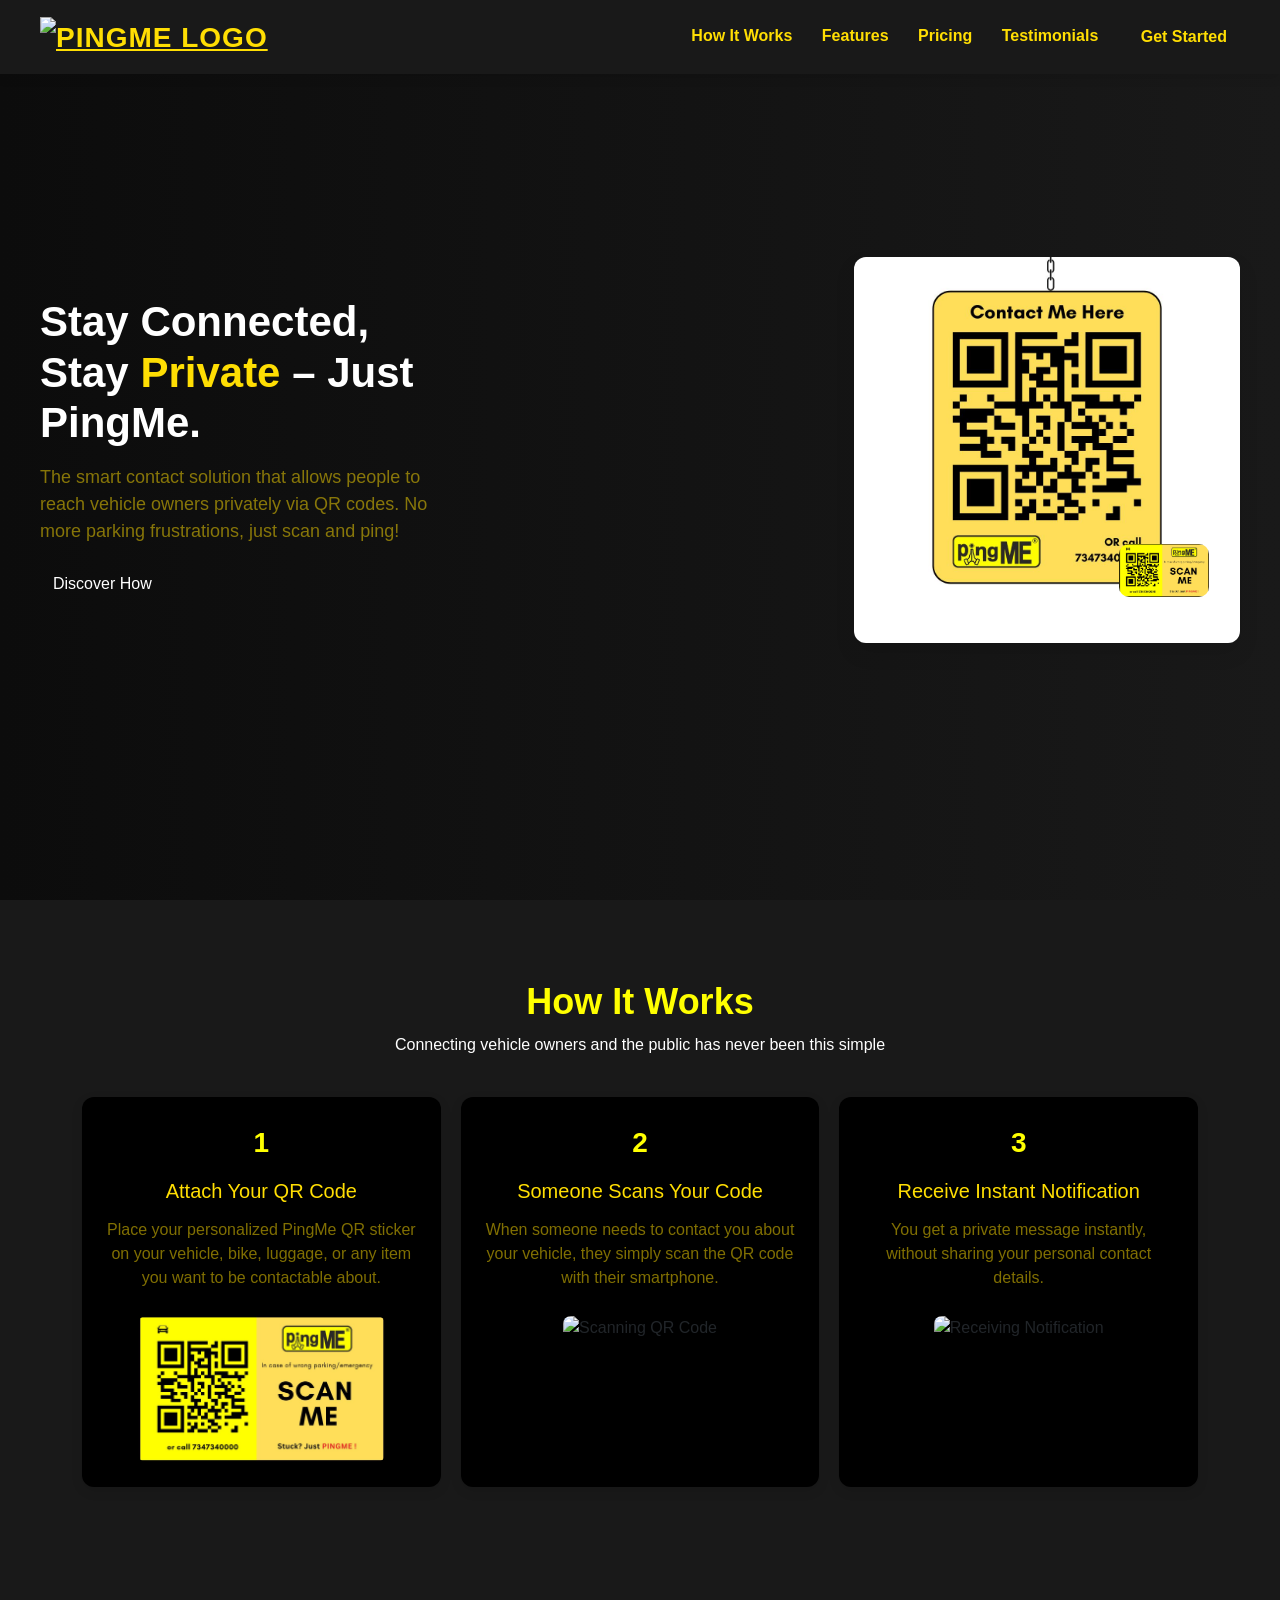
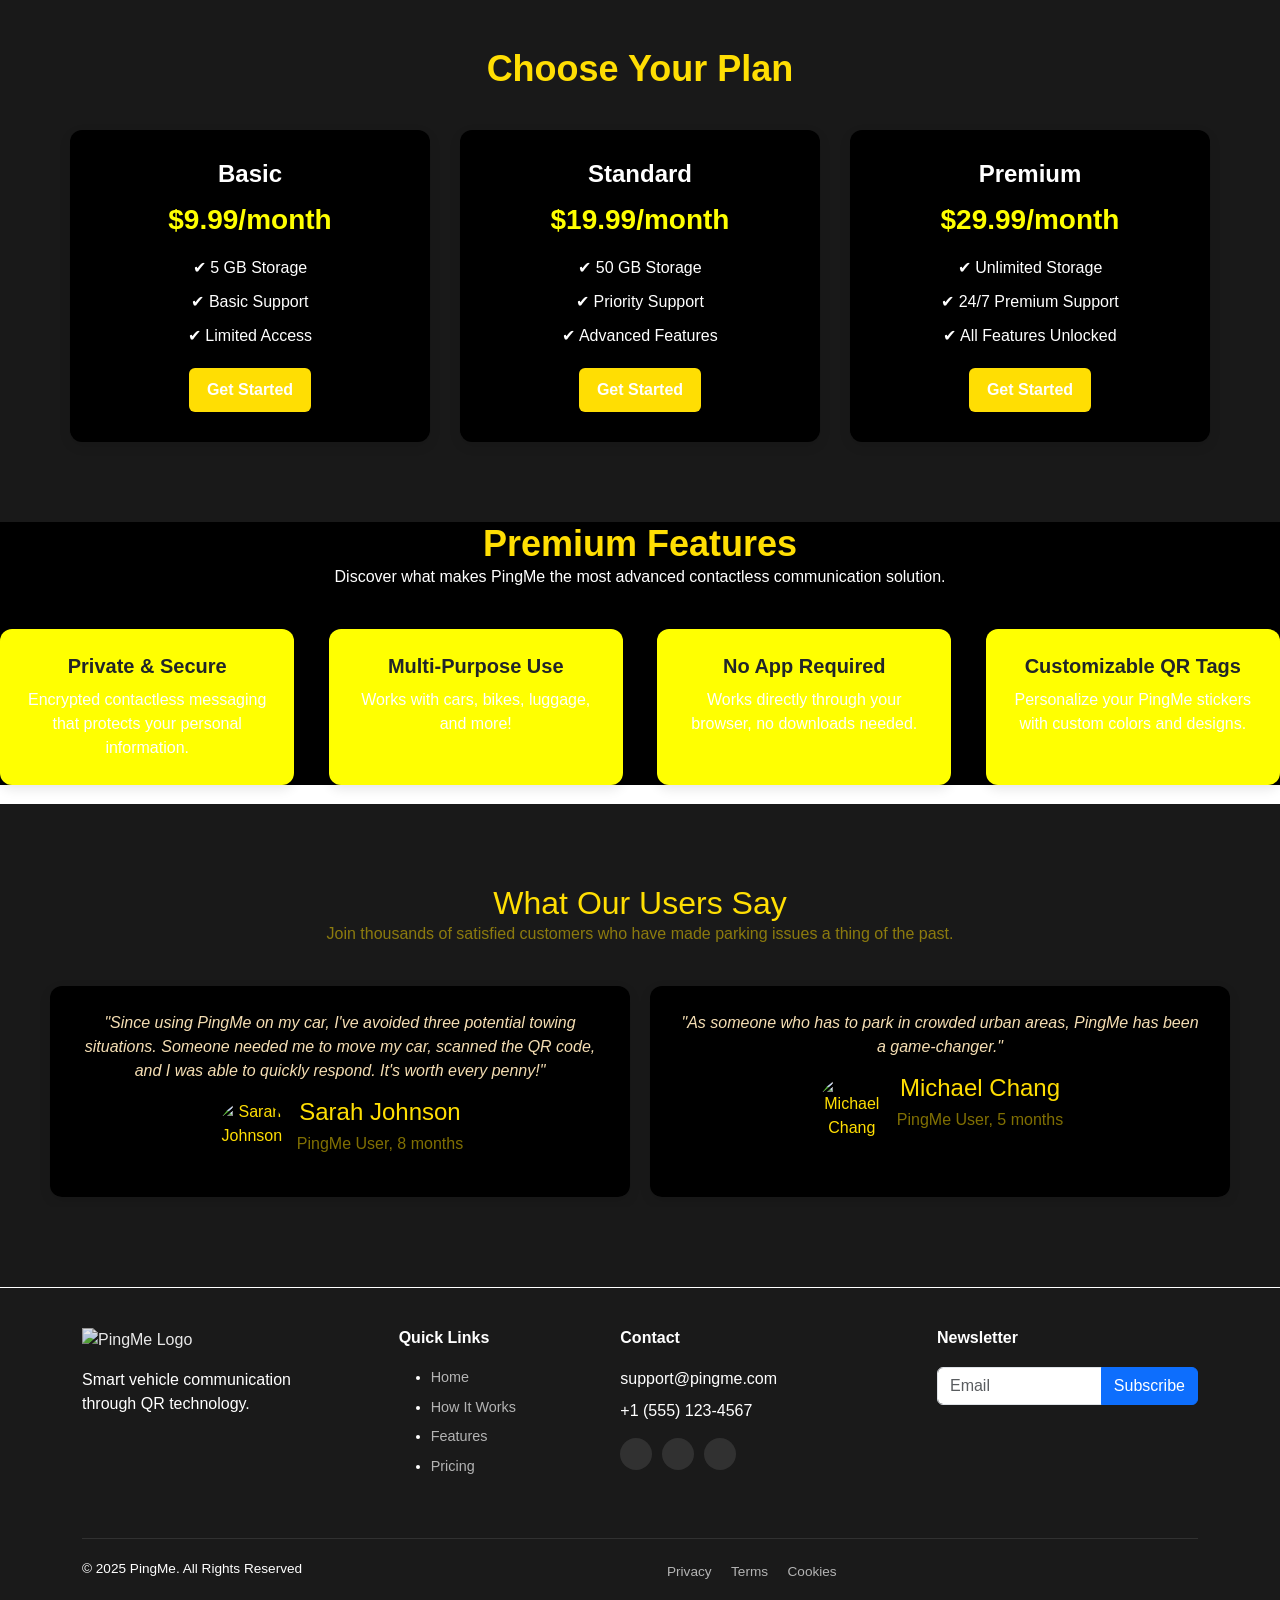
==== index.html @ f14a45ff "Rename pingme-website (1).html to index.html" ====
<!DOCTYPE html>
  <html lang="en">
  <head>
    <meta charset="UTF-8">
    <meta name="viewport" content="width=device-width, initial-scale=1.0">
    <title>PingMe - Smart Contact Solution</title>
    <script src="https://cdnjs.cloudflare.com/ajax/libs/gsap/3.11.5/gsap.min.js"></script>
    <script src="https://cdnjs.cloudflare.com/ajax/libs/gsap/3.11.5/ScrollTrigger.min.js"></script>
    <link rel="stylesheet" href="styles.css">
    <!-- Bootstrap 5 CSS -->
<link href="https://cdn.jsdelivr.net/npm/bootstrap@5.3.2/dist/css/bootstrap.min.css" rel="stylesheet">
<!-- Bootstrap 5 JS Bundle (Includes Popper) -->
<script src="https://cdn.jsdelivr.net/npm/bootstrap@5.3.2/dist/js/bootstrap.bundle.min.js"></script>
<!-- AOS Animation CSS -->
<link rel="stylesheet" href="https://cdnjs.cloudflare.com/ajax/libs/aos/2.3.4/aos.css">
    

  </head>
  <body>
    <!-- Navigation -->
    <nav id="navbar">
      <a href="#" class="logo">
        <img src="logo.png" alt="PingMe Logo" style="height: 40px;">
      </a>
      <div class="nav-links">
        <a href="#how-it-works">How It Works</a>
        <a href="#features">Features</a>
        <a href="#pricing">Pricing</a>
        <a href="#testimonials">Testimonials</a>
        <a href="#cta" class="btn">Get Started</a>
      </div>
    </nav>
    
    <!-- Hero Section -->
    <section id="hero" class="hero">
      <div class="section-wrapper">
        <div class="hero-content">
          <h1>Stay Connected, Stay <span class="highlight">Private</span> – Just PingMe.</h1>
          <p>The smart contact solution that allows people to reach vehicle owners privately via QR codes. No more parking frustrations, just scan and ping!</p>
          <a href="#how-it-works" class="btn">Discover How</a>
        </div>
      </div>
      <div class="car-container">
        <img src="WhatsApp Image 2025-02-21 at 19.24.39_5664a501.jpg" alt="Car with QR Code" class="car-image">
        <img src="WhatsApp Image 2025-02-21 at 19.23.16_72841c9d.jpg" alt="QR Code Sticker" class="qr-sticker">
      </div>
    </section>

    <!-- How It Works Section -->
    <section id="how-it-works" class="how-it-works">
      <div class="container">
        <h2>How It Works</h2>
        <p>Connecting vehicle owners and the public has never been this simple</p>
        <div class="steps-container">
          <div class="step" id="step1">
            <div class="step-number">1</div>
            <div class="step-content">
              <h3>Attach Your QR Code</h3>
              <p>Place your personalized PingMe QR sticker on your vehicle, bike, luggage, or any item you want to be contactable about.</p>
            </div>
            <img src="WhatsApp Image 2025-02-21 at 19.23.16_72841c9d.jpg" alt="Attaching QR Code" class="step-image">
          </div>
          <div class="step" id="step2">
            <div class="step-number">2</div>
            <div class="step-content">
              <h3>Someone Scans Your Code</h3>
              <p>When someone needs to contact you about your vehicle, they simply scan the QR code with their smartphone.</p>
            </div>
            <img src="https://media.istockphoto.com/id/918377954/photo/woman-scans-qr-code-using-ride-share-app.jpg?s=1024x1024&w=is&k=20&c=nP1_ljh9pDfcvTphDappZ8Xqe_4jaZmD6ZF6AVHh07I=" alt="Scanning QR Code" class="step-image">
          </div>
          <div class="step" id="step3">
            <div class="step-number">3</div>
            <div class="step-content">
              <h3>Receive Instant Notification</h3>
              <p>You get a private message instantly, without sharing your personal contact details.</p>
            </div>
            <img src="https://media.istockphoto.com/id/1503167694/photo/young-man-using-phone-with-danger-alert.jpg?s=1024x1024&w=is&k=20&c=csh7x12e4zXkGiDK2_d1K3k_MW2RqTf8Y9CMB-cV5GQ=" alt="Receiving Notification" class="step-image">
          </div>
        </div>
      </div>
    </section>
<!-- Pricing Section -->
<section class="pricing" id="pricing">
  <h2>Choose Your Plan</h2>
  <div class="pricing-plans">
      
      <!-- Basic Plan -->
      <div class="pricing-card">
          <h3>Basic</h3>
          <p class="price">$9.99/month</p>
          <ul class="features">
              <li>✔ 5 GB Storage</li>
              <li>✔ Basic Support</li>
              <li>✔ Limited Access</li>
          </ul>
          <a href="#" class="pricing-btn">Get Started</a>
      </div>
      
      <!-- Standard Plan -->
      <div class="pricing-card">
          <h3>Standard</h3>
          <p class="price">$19.99/month</p>
          <ul class="features">
              <li>✔ 50 GB Storage</li>
              <li>✔ Priority Support</li>
              <li>✔ Advanced Features</li>
          </ul>
          <a href="#" class="pricing-btn">Get Started</a>
      </div>
      
      <!-- Premium Plan -->
      <div class="pricing-card">
          <h3>Premium</h3>
          <p class="price">$29.99/month</p>
          <ul class="features">
              <li>✔ Unlimited Storage</li>
              <li>✔ 24/7 Premium Support</li>
              <li>✔ All Features Unlocked</li>
          </ul>
          <a href="#" class="pricing-btn">Get Started</a>
      </div>

  </div>
</section>

    <!-- Features Section -->
    <section id="features" class="features">
      <div class="section-wrapper">
        <h2>Premium <span class="highlight">Features</span></h2>
        <p>Discover what makes PingMe the most advanced contactless communication solution.</p>
        <div class="feature-cards">
          <div class="feature-card">
            <h3>Private & Secure</h3>
            <p>Encrypted contactless messaging that protects your personal information.</p>
          </div>
          <div class="feature-card">
            <h3>Multi-Purpose Use</h3>
            <p>Works with cars, bikes, luggage, and more!</p>
          </div>
          <div class="feature-card">
            <h3>No App Required</h3>
            <p>Works directly through your browser, no downloads needed.</p>
          </div>
          <div class="feature-card">
            <h3>Customizable QR Tags</h3>
            <p>Personalize your PingMe stickers with custom colors and designs.</p>
          </div>
        </div>
      </div>
    </section>

    <!-- Testimonials Section -->
    <section id="testimonials" class="testimonials">
      <div class="section-wrapper">
        <h2>What Our <span class="highlight">Users Say</span></h2>
        <p>Join thousands of satisfied customers who have made parking issues a thing of the past.</p>
        <div class="testimonial-slider">
          <div class="testimonial-slide active">
            <div class="testimonial-content">
              "Since using PingMe on my car, I've avoided three potential towing situations. Someone needed me to move my car, scanned the QR code, and I was able to quickly respond. It's worth every penny!"
            </div>
            <div class="testimonial-author">
              <img src="https://plus.unsplash.com/premium_photo-1672239496290-5061cfee7ebb?q=80&w=1374&auto=format&fit=crop&ixlib=rb-4.0.3&ixid=M3wxMjA3fDB8MHxwaG90by1wYWdlfHx8fGVufDB8fHx8fA%3D%3D" alt="Sarah Johnson" class="author-img">
              <div class="author-info">
                <h4>Sarah Johnson</h4>
                <p>PingMe User, 8 months</p>
              </div>
            </div>
          </div>
          <div class="testimonial-slide">
            <div class="testimonial-content">
              "As someone who has to park in crowded urban areas, PingMe has been a game-changer."
            </div>
            <div class="testimonial-author">
              <img src="https://plus.unsplash.com/premium_photo-1664533227571-cb18551cac82?q=80&w=1374&auto=format&fit=crop&ixlib=rb-4.0.3&ixid=M3wxMjA3fDB8MHxwaG90by1wYWdlfHx8fGVufDB8fHx8fA%3D%3D" alt="Michael Chang" class="author-img">
              <div class="author-info">
                <h4>Michael Chang</h4>
                <p>PingMe User, 5 months</p>
              </div>
            </div>
          </div>
        </div>
      </div>
    </section>




    <footer class="footer">
      <div class="container">
          <div class="row justify-content-between">
              <!-- Company Info - Made more compact -->
              <div class="col-lg-3 col-md-6 mb-4">
                  <img src="logo.png" alt="PingMe Logo" class="footer-logo mb-3">
                  <p class="mb-3">Smart vehicle communication through QR technology.</p>
              </div>
  
              <!-- Quick Links - Kept essential links only -->
              <div class="col-lg-2 col-md-6 mb-4">
                  <h4>Quick Links</h4>
                  <ul class="footer-links">
                      <li><a href="#hero">Home</a></li>
                      <li><a href="#how-it-works">How It Works</a></li>
                      <li><a href="#features">Features</a></li>
                      <li><a href="#pricing">Pricing</a></li>
                  </ul>
              </div>
  
              <!-- Contact - Essential info only -->
              <div class="col-lg-3 col-md-6 mb-4">
                  <h4>Contact</h4>
                  <p class="mb-2">support@pingme.com</p>
                  <p class="mb-2">+1 (555) 123-4567</p>
                  <div class="social-links">
                      <a href="#"><i class="fab fa-facebook-f"></i></a>
                      <a href="#"><i class="fab fa-twitter"></i></a>
                      <a href="#"><i class="fab fa-instagram"></i></a>
                  </div>
              </div>
  
              <!-- Newsletter - Simplified -->
              <div class="col-lg-3 col-md-6 mb-4">
                  <h4>Newsletter</h4>
                  <div class="input-group">
                      <input type="email" class="form-control" placeholder="Email">
                      <button class="btn btn-primary">Subscribe</button>
                  </div>
              </div>
          </div>
  
          <!-- Footer Bottom - Simplified -->
          <div class="footer-bottom">
              <div class="row">
                  <div class="col-md-6">
                      <div class="copyright">© 2025 PingMe. All Rights Reserved</div>
                  </div>
                  <div class="col-md-6">
                      <div class="footer-bottom-links">
                          <a href="#">Privacy</a>
                          <a href="#">Terms</a>
                          <a href="#">Cookies</a>
                      </div>
                  </div>
              </div>
          </div>
      </div>
  </footer>
  <!-- Add this before closing body tag -->
  <script src="https://kit.fontawesome.com/your-kit-code.js" crossorigin="anonymous"></script>
<!-- FontAwesome for Social Icons -->
<script src="https://kit.fontawesome.com/YOUR_KIT_CODE.js" crossorigin="anonymous"></script>

  </body>
  </html>
---- styles.css ----
/* General Styles */
    
      
    * {
        margin: 0;
        padding: 0;
        box-sizing: border-box;
        font-family: 'Poppins', sans-serif;
        scroll-behavior: smooth;
    }
    
    body {
        background-color: #191919 ;
        color: #333;
        line-height: 1.6;
    }
    
    /* Navigation */

    .logo img {
        height: 50px; /* Adjust height as needed */
        width: auto;  /* Keeps the aspect ratio */
        vertical-align: middle; /* Aligns it properly */
    }
    
    #navbar {
        display: flex;
        justify-content: space-between;
        align-items: center;
        padding: 15px 40px;
        background: #191919;
        box-shadow: 0 4px 10px rgba(0, 0, 0, 0.1);
        position: fixed;
        width: 100%;
        top: 0;
        z-index: 1000;
        transition: all 0.3s ease-in-out;
    }
    
    .logo {
        font-size: 28px;
        font-weight: bold;
        color: #FFDE03;
        text-transform: uppercase;
        letter-spacing: 1px;
    }
    
    .logo span {
        color:  white;
    }
    
    .nav-links a {
        margin-left: 25px;
        text-decoration: none;
        color:  #FFDE03;
        font-weight: 600;
        transition: color 0.3s ease-in-out;
    }
    
    .nav-links a:hover {
        color:  rgba(255, 222, 3, 0.5);
    }
    
    .btn {
        padding: 10px 18px;
        background: #007bff;
        color: #fff;
        text-decoration: none;
        border-radius: 6px;
        font-weight: bold;
        transition: all 0.3s ease-in-out;
    }
    
    .btn:hover {
        background: #0056b3;
        transform: scale(1.05);
    }
    
    /* Hero Section */
    .hero {
        display: flex;
        align-items: center;
        justify-content: space-between;
        padding: 120px 40px;
        background: linear-gradient(to right, #0c0c0c,  #191919);
        height: 100vh;
        color: white;
    }
    
    .hero-content {
        max-width: 50%;

    }
    .hero-content a{
        color: white;
    }
    
    .hero-content h1 {
        font-size: 42px;
        margin-bottom: 15px;
        font-weight: bold;
    }
    
    .hero-content .highlight {
        color: #FFDE03;
    }
    
    .hero-content p {
        font-size: 18px;
        margin-bottom: 20px;
    }
    
    .car-container {
        position: relative;
        width: 45%;
    }
    
    .car-image {
        width: 100%;
        border-radius: 12px;
        box-shadow: 0 10px 20px rgba(0, 0, 0, 0.1);
    }
    
    .qr-sticker {
        position: absolute;
        bottom: 12%;
        right: 8%;
        width: 90px;
        border-radius: 10px;
        transition: transform 0.3s ease-in-out;
    }
    
    .qr-sticker:hover {
        transform: scale(1.1);
    }
    .heroBtn{
        color: rgba(255, 222, 3, 0.5);
    }
    /* How It Works Section */
    .how-it-works {
        padding: 80px 40px;
        text-align: center;
        background-color:  #191919;
    }
    
    .how-it-works h2 {
        font-size: 36px;
        margin-bottom: 10px;
        font-weight: bold;
        color: yellow;
    }
    .how-it-works p{
        color: white;
    }
    
    .steps-container {
        display: flex;
        justify-content: space-between;
        margin-top: 40px;
        gap: 20px;
    }
    
    .step {
        flex: 1;
        background: black;
        padding: 25px;
        border-radius: 12px;
        box-shadow: 0px 4px 12px rgba(0, 0, 0, 0.1);
        text-align: center;
        transition: all 0.3s ease-in-out;
    }
    
    .step:hover {
        transform: translateY(-5px);
        box-shadow: 0px 6px 15px rgba(0, 0, 0, 0.15);
    }
    
    .step-number {
        font-size: 28px;
        font-weight: bold;
        color:yellow;
    }
    
    .step h3 {
        margin: 15px 0;
        font-size: 20px;
        color:  #FFDE03;
        /* font-weight: 700; */
    }
    .section-wrapper p{
        color:  rgba(255, 222, 3, 0.5);
    }
    .step p {
        font-size: 16px;
        color:  rgba(255, 222, 3, 0.5);
    }
    
    .step-image {
        width: 80%;
        border-radius: 8px;
        margin-top: 10px;
    }
    
    /* Features Section */
    .features {
        background: black;
        /* padding: 80px 40px; */
        margin: 0;
        text-align: center;
    }
    .features li{
        color: white;
    }
    
    .features h2 {
        font-size: 36px;
        margin-bottom: 20px;
        font-weight:bolder;
        color: #FFDE03;
        
    }
    .features p{
        color:black;
        margin: 0;
    }
    
    .feature-cards {
        display: flex;
        justify-content: space-between;
        margin-top: 40px;
        flex-wrap: wrap;
    }
    
    .feature-card {
        width: 23%;
        background: rgb(255, 255, 1);
        padding: 25px;
        border-radius: 12px;
        box-shadow: 0px 4px 12px rgba(0, 0, 0, 0.1);
        text-align: center;
        transition: all 0.3s ease-in-out;
    }
    
    .feature-card:hover {
        transform: translateY(-5px);
        box-shadow: 0px 6px 15px rgba(0, 0, 0, 0.15);
    }
    
    .feature-card h3 {
        margin-bottom: 10px;
        font-weight: 700;
        font-size: 20px;
    }
    .features p{
        color: white;
    }
    
    /* Testimonials */
    .testimonials {
        padding: 80px 40px;
        text-align: center;
        background-color:#191919  ;
        position: relative; /* Add this */
        top: -1px;
        /* margin: 0; */
    }
    
    .testimonial-slider {
        display: flex;
        justify-content: center;
        overflow: hidden;
        margin-top: 30px;
    }
    
    .testimonial-slide {
        width: 50%;
        background: black;
        padding: 25px;
        border-radius: 12px;
        box-shadow: 0px 4px 12px rgba(0, 0, 0, 0.1);
        text-align: center;
        margin: 10px;
    }
    
    .testimonial-content {
        font-size: 16px;
        font-style: italic;
        color: wheat;
    }
    .section-wrapper h2{
        color: #FFDE03;
        margin: 0;
        padding: 0;
    }
    .testimonial-author {
        display: flex;
        color: #FFDE03;
        align-items: center;
        justify-content: center;
        margin-top: 15px;
    }
    
    .author-img {
        width: 70px;
        height: 70px;
        border-radius: 50%;
        margin-right: 10px;
    }
    
    .author-info h4 {
        margin-bottom: 5px;
    }
    
    /* Responsive Design */
    @media (max-width: 992px) {
        .hero {
        flex-direction: column;
        text-align: center;
        }
    
        .hero-content {
        max-width: 100%;
        }
    
        .car-container {
        width: 90%;
        margin-top: 20px;
        }
    
        .steps-container {
        flex-direction: column;
        align-items: center;
        }
    
        .step {
        width: 80%;
        margin-bottom: 20px;
        }
    
        .feature-cards {
        flex-direction: column;
        align-items: center;
        }
    
        .feature-card {
        width: 80%;
        /* margin-bottom: 15px; */
        }
    
        .testimonial-slide {
        width: 80%;
        }
    }
    
    @media (max-width: 600px) {
        .nav-links {
        display: none;
        }
    
        .hero-content h1 {
        font-size: 30px;
        }
    
        .testimonial-slide {
        width: 100%;
        }
    }
    /* Pricing Section */
    .pricing {
        padding: 80px 40px;
        background: #191919 ;
        text-align: center;
    }
    
    .pricing h2 {
        font-size: 36px;
        margin-bottom: 20px;
        font-weight: bold;
        color: #FFDE03;
    }
    
    .pricing-plans {
        display: flex;
        justify-content: center;
        gap: 30px;
        flex-wrap: wrap;
        margin-top: 40px;
      
    }
    
    .pricing-card {
        background: black;
        padding: 30px;
        border-radius: 12px;
        box-shadow: 0px 4px 12px rgba(0, 0, 0, 0.1);
        width: 30%;
        text-align: center;
        transition: all 0.3s ease-in-out;
    }
    
    .pricing-card:hover {
        transform: translateY(-5px);
        box-shadow: 0px 6px 15px rgba(0, 0, 0, 0.15);
    }
    
    .pricing-card h3 {
        font-size: 24px;
        margin-bottom: 10px;
        font-weight: bold;
        color: #fff;
    }
    
    .price {
        font-size: 28px;
        font-weight: bold;
        color:yellow;
        margin-bottom: 15px;
    }
    
    .features {
        list-style: none;
        padding: 0;
        margin-bottom: 20px;
    }
    
    .features li {
        font-size: 16px;
        margin: 10px 0;
    }
    
    .pricing-btn {
        display: inline-block;
        padding: 10px 18px;
        background: #FFDE03
        ;
        color: #fff;
        text-decoration: none;
        border-radius: 6px;
        font-weight: bold;
        transition: all 0.3s ease-in-out;
    }
    
    .pricing-btn:hover {
        background: rgba(255, 222, 3, 0.5);
        transform: scale(1.05);
    }
    
    /* Responsive */
    @media (max-width: 992px) {
        .pricing-card {
        width: 45%;
        }
    }
    
    @media (max-width: 600px) {
        .pricing-card {
        width: 90%;
        }
    }


/* Footer Styles */
/* Footer Styles */
.footer {
    background-color: #1a1a1a;
    color: #ffffff;
    padding: 40px 0 20px; /* Reduced padding */
    position: relative;
}

.footer h4 { /* Changed from h5 to h4 for better hierarchy */
    color: #fff;
    font-size: 1rem; /* Reduced font size */
    font-weight: 600;
    margin-bottom: 15px; /* Reduced margin */
    position: relative;
    padding-bottom: 5px; /* Reduced padding */
}

/* Quick Links */
.footer ul li {
    margin-bottom: 8px; /* Reduced margin */
    font-size: 0.9rem; /* Smaller font size */
}

.footer ul li a {
    color: #b4b4b4;
    text-decoration: none;
    transition: color 0.3s ease;
    display: flex;
    align-items: center;
    gap: 5px; /* Reduced gap */
}

/* Newsletter Section */
.newsletter .input-group {
    max-width: 300px; /* Limit width */
    margin: 0 auto;
}

.newsletter .form-control {
    height: 36px; /* Smaller input height */
    font-size: 0.9rem;
}

.newsletter .btn {
    padding: 8px 15px; /* Smaller padding */
    font-size: 0.9rem;
}

/* Social Icons */
.social-links {
    display: flex;
    gap: 10px;
    justify-content: flex-start;
    margin-top: 15px;
}

.social-links a {
    width: 32px; /* Smaller icons */
    height: 32px;
    font-size: 0.9rem;
    background: rgba(255, 255, 255, 0.1);
    border-radius: 50%;
    display: flex;
    align-items: center;
    justify-content: center;
    color: #fff;
    transition: all 0.3s ease;
}

/* Footer Bottom */
.footer-bottom {
    padding-top: 20px;
    margin-top: 20px;
    border-top: 1px solid rgba(255, 255, 255, 0.1);
}

.footer-bottom-links a {
    color: #b4b4b4;
    text-decoration: none;
    font-size: 0.85rem;
    margin-left: 15px;
}

.copyright {
    font-size: 0.85rem;
}

/* Responsive Adjustments */
@media (max-width: 768px) {
    .footer {
        padding: 30px 0 15px;
    }
    
    .footer [class*="col-"] {
        margin-bottom: 25px;
    }
    
    .footer-bottom-links {
        text-align: center;
        margin-top: 15px;
    }
    
    .copyright {
        text-align: center;
    }
}
.logo img {
    height: 30px; /* Reduced from 40px */
    width: auto;
    transition: all 0.3s ease;
}

/* Footer logo styling */
.footer-logo {
    height: 25px; /* Even smaller in footer */
    width: auto;
    margin-bottom: 1rem;
    opacity: 0.9;
}

.footer-logo:hover {
    opacity: 1;
}
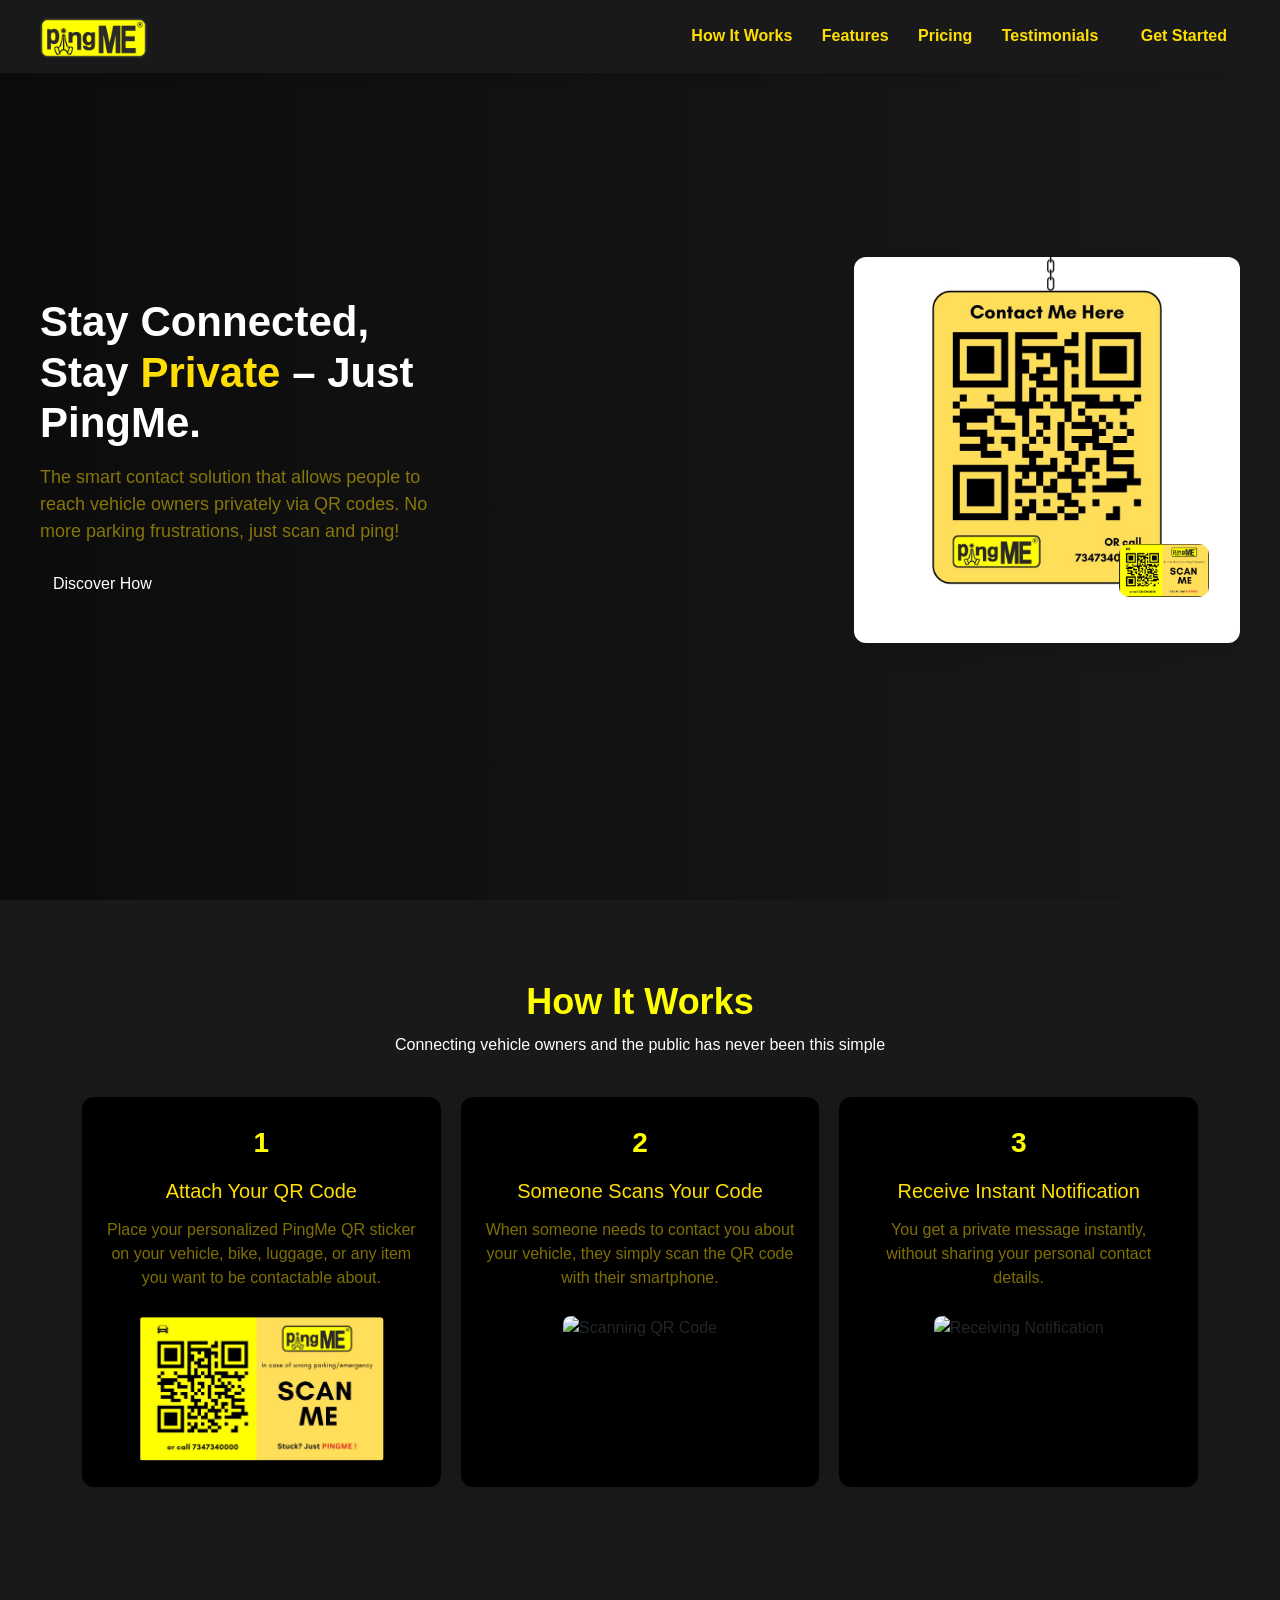
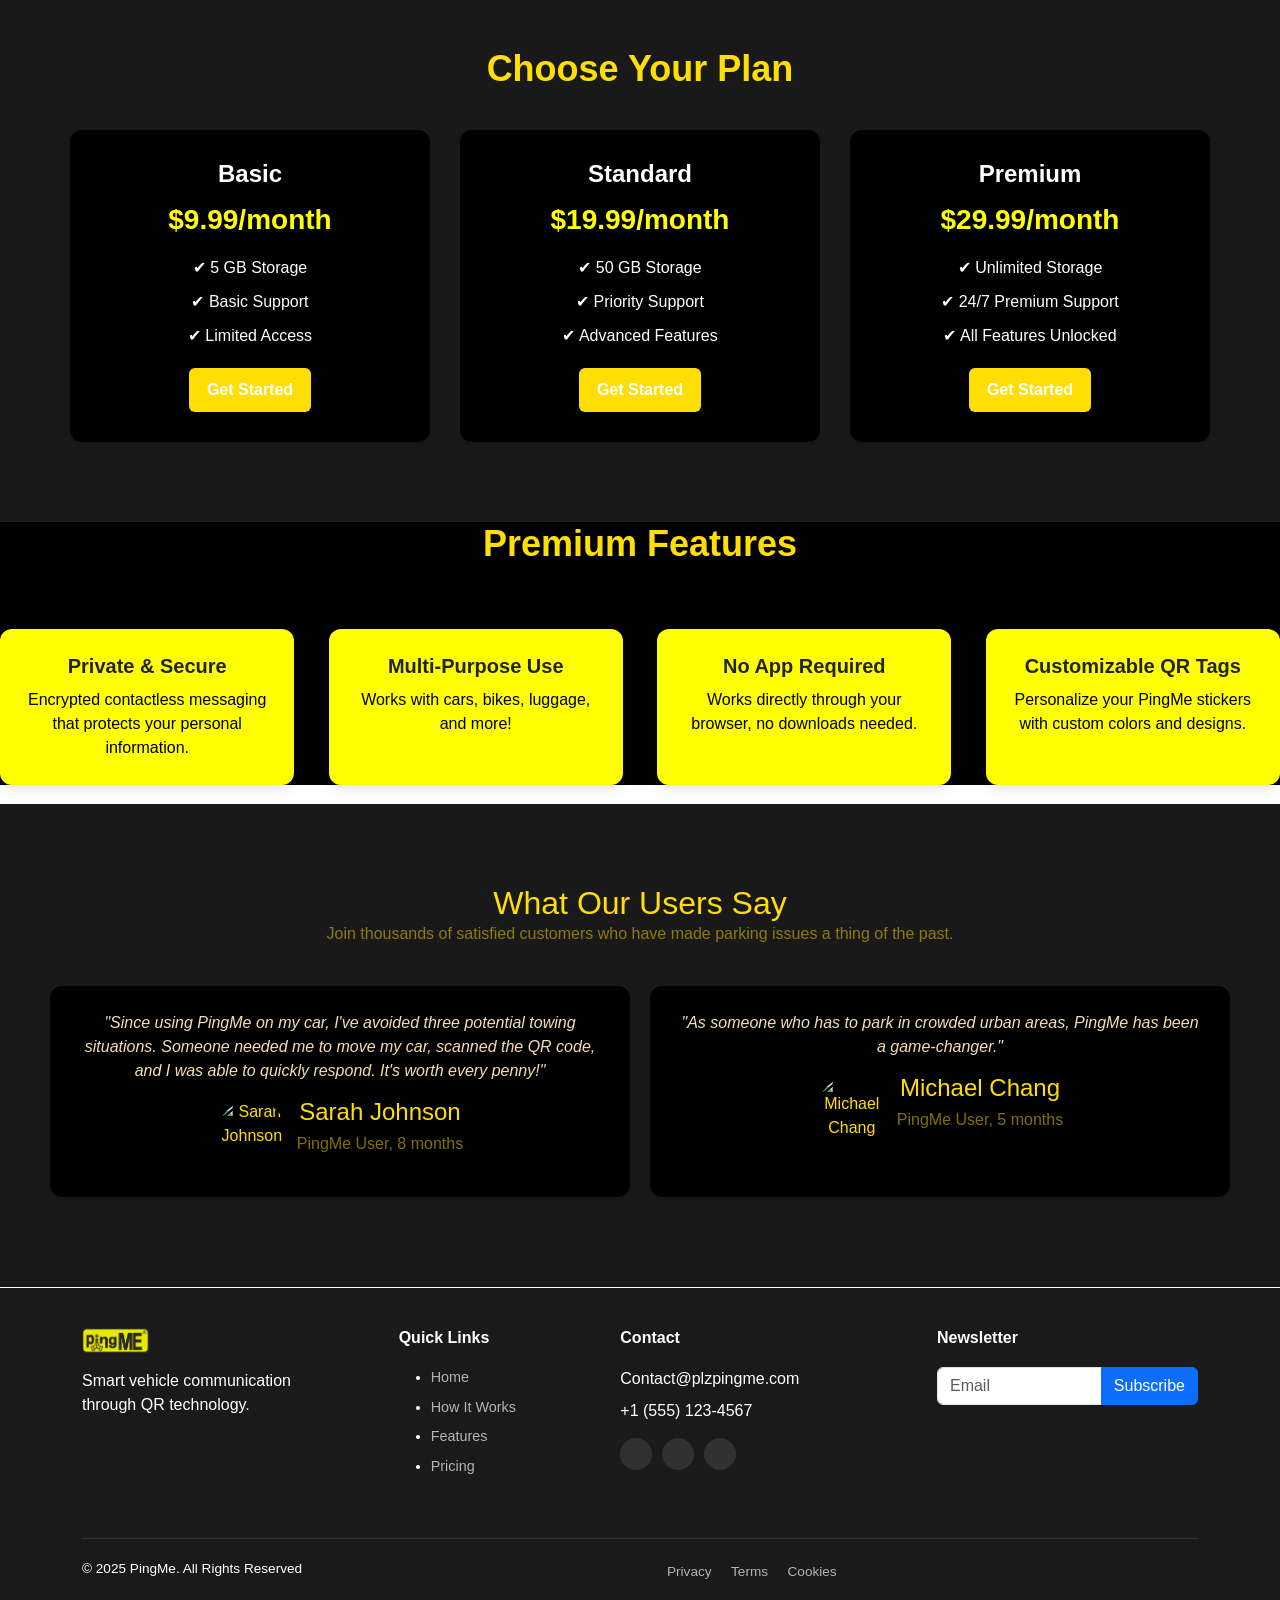
==== commit 7cd97169: "Update index.html" ====
--- a/index.html
+++ b/index.html
@@ -209,7 +209,7 @@
               <!-- Contact - Essential info only -->
               <div class="col-lg-3 col-md-6 mb-4">
                   <h4>Contact</h4>
-                  <p class="mb-2">support@pingme.com</p>
+                  <p class="mb-2">Contact@plzpingme.com</p>
                   <p class="mb-2">+1 (555) 123-4567</p>
                   <div class="social-links">
                       <a href="#"><i class="fab fa-facebook-f"></i></a>
--- a/styles.css
+++ b/styles.css
@@ -252,7 +252,7 @@
         font-size: 20px;
     }
     .features p{
-        color: white;
+        color: black;
     }
     
     /* Testimonials */
@@ -583,4 +583,4 @@
 .footer-logo:hover {
     opacity: 1;
 }
-        +        
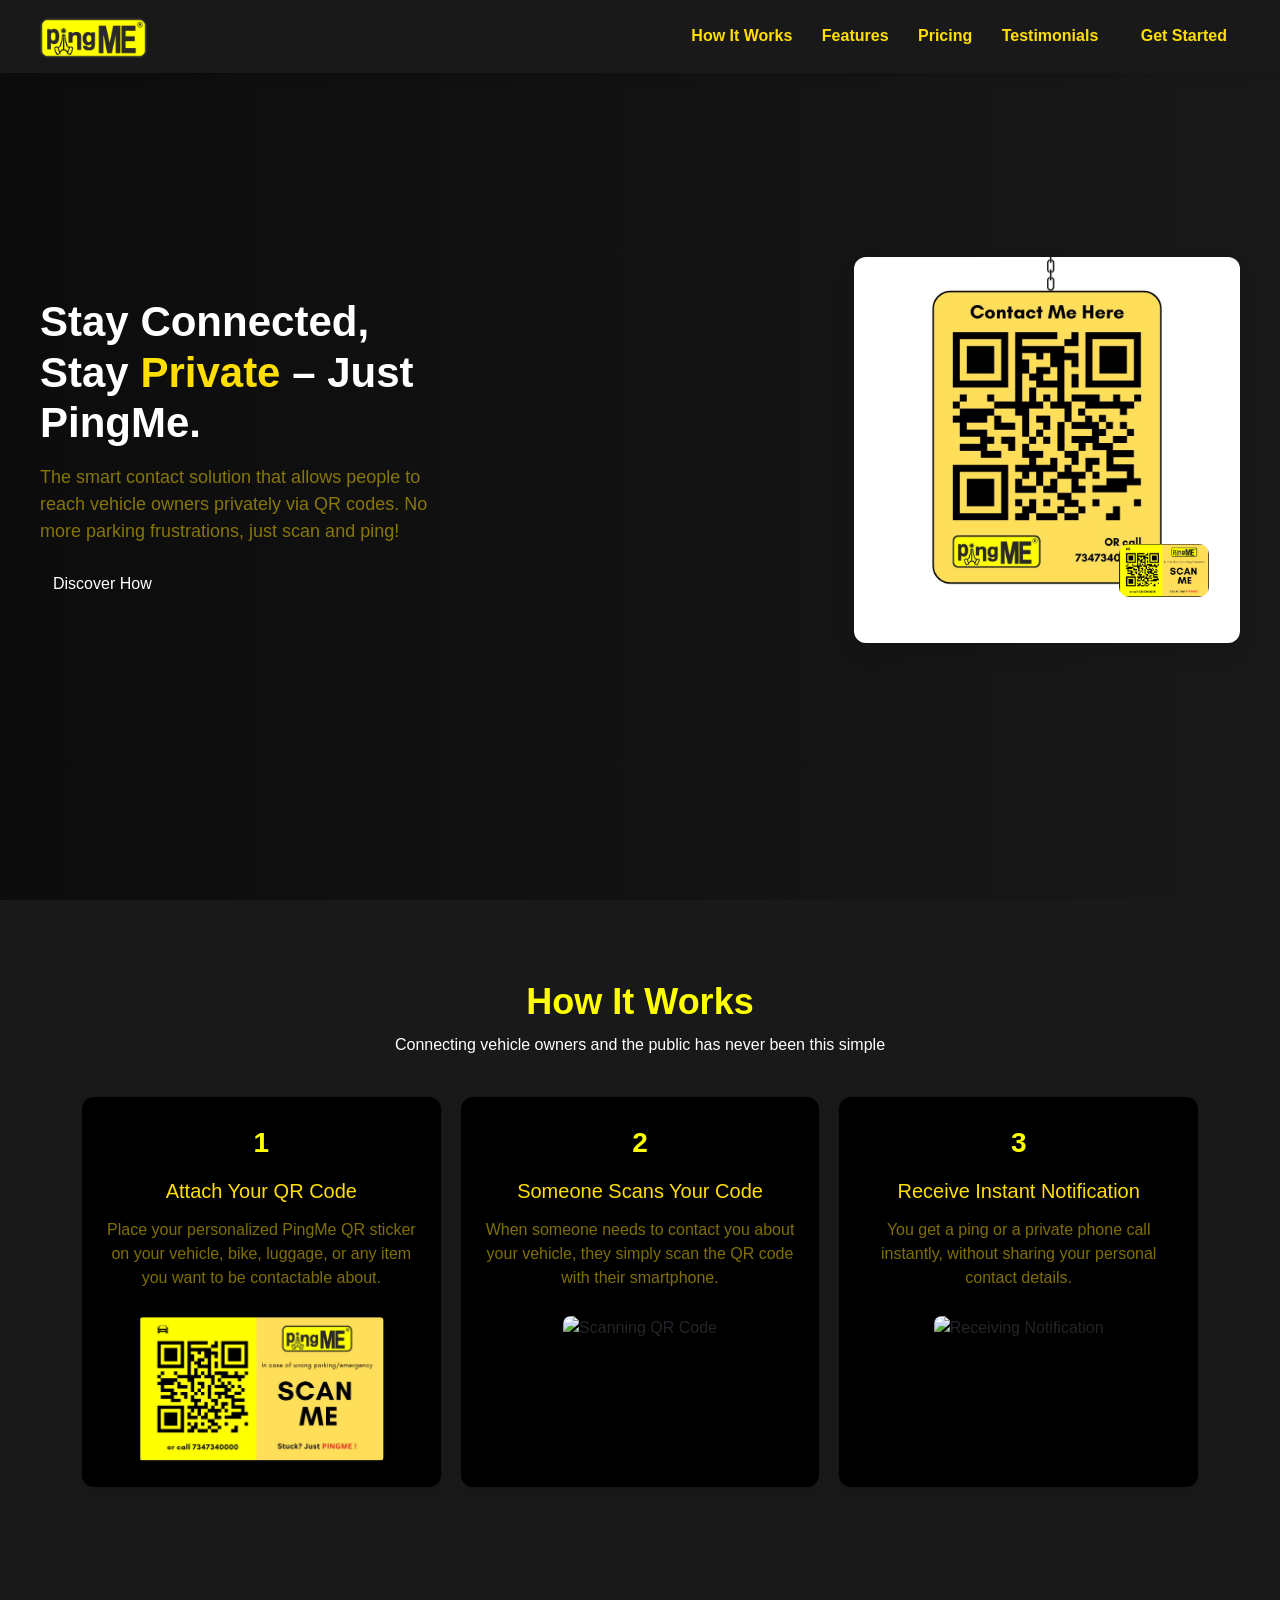
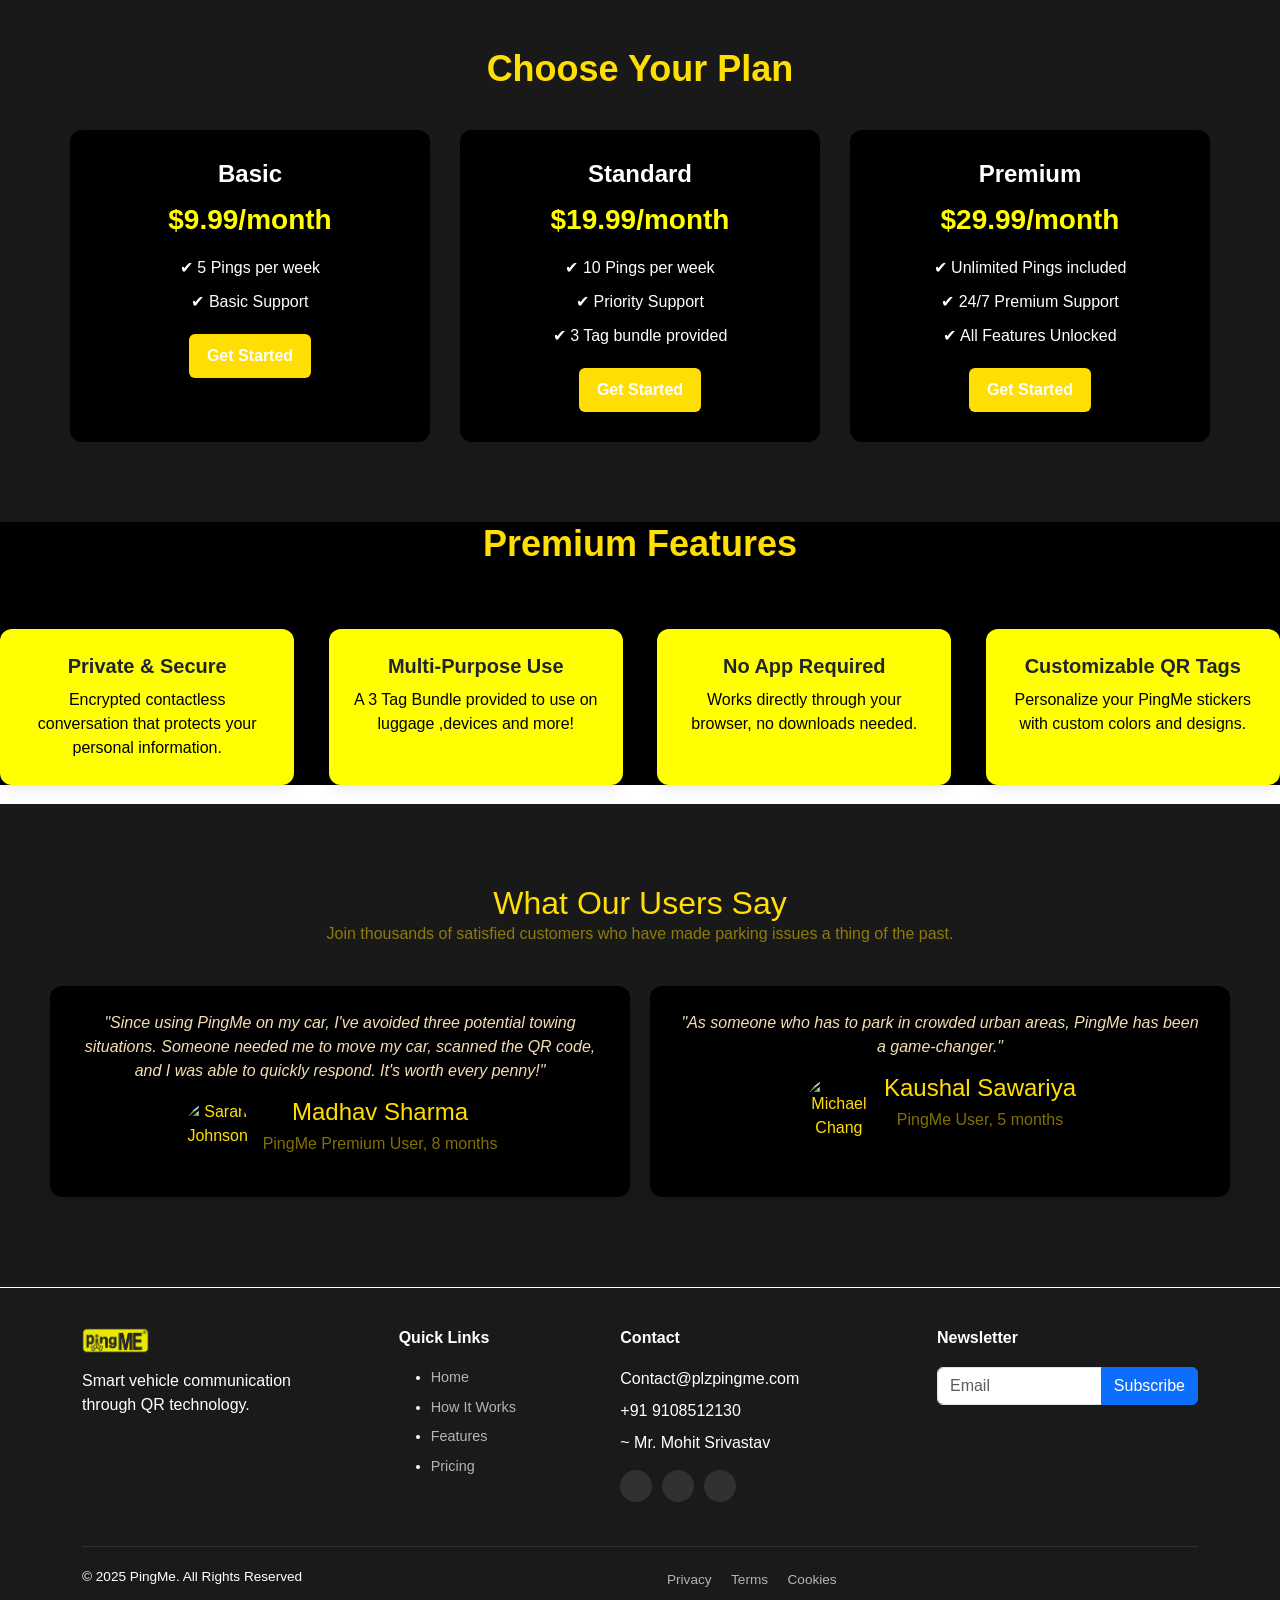
==== commit a993683c: "Update1 index.html Updated by Madhav Sharma (05/03/2025 12:07)" ====
--- a/index.html
+++ b/index.html
@@ -72,7 +72,7 @@
             <div class="step-number">3</div>
             <div class="step-content">
               <h3>Receive Instant Notification</h3>
-              <p>You get a private message instantly, without sharing your personal contact details.</p>
+              <p>You get a ping or a private phone call instantly, without sharing your personal contact details.</p>
             </div>
             <img src="https://media.istockphoto.com/id/1503167694/photo/young-man-using-phone-with-danger-alert.jpg?s=1024x1024&w=is&k=20&c=csh7x12e4zXkGiDK2_d1K3k_MW2RqTf8Y9CMB-cV5GQ=" alt="Receiving Notification" class="step-image">
           </div>
@@ -89,9 +89,8 @@
           <h3>Basic</h3>
           <p class="price">$9.99/month</p>
           <ul class="features">
-              <li>✔ 5 GB Storage</li>
+              <li>✔ 5 Pings per week</li>
               <li>✔ Basic Support</li>
-              <li>✔ Limited Access</li>
           </ul>
           <a href="#" class="pricing-btn">Get Started</a>
       </div>
@@ -101,9 +100,9 @@
           <h3>Standard</h3>
           <p class="price">$19.99/month</p>
           <ul class="features">
-              <li>✔ 50 GB Storage</li>
+              <li>✔ 10 Pings per week</li>
               <li>✔ Priority Support</li>
-              <li>✔ Advanced Features</li>
+              <li>✔ 3 Tag bundle provided</li>
           </ul>
           <a href="#" class="pricing-btn">Get Started</a>
       </div>
@@ -113,7 +112,7 @@
           <h3>Premium</h3>
           <p class="price">$29.99/month</p>
           <ul class="features">
-              <li>✔ Unlimited Storage</li>
+              <li>✔ Unlimited Pings included</li>
               <li>✔ 24/7 Premium Support</li>
               <li>✔ All Features Unlocked</li>
           </ul>
@@ -131,11 +130,11 @@
         <div class="feature-cards">
           <div class="feature-card">
             <h3>Private & Secure</h3>
-            <p>Encrypted contactless messaging that protects your personal information.</p>
+            <p>Encrypted contactless conversation that protects your personal information.</p>
           </div>
           <div class="feature-card">
             <h3>Multi-Purpose Use</h3>
-            <p>Works with cars, bikes, luggage, and more!</p>
+            <p>A 3 Tag Bundle provided to use on luggage ,devices and more!</p>
           </div>
           <div class="feature-card">
             <h3>No App Required</h3>
@@ -162,8 +161,8 @@
             <div class="testimonial-author">
               <img src="https://plus.unsplash.com/premium_photo-1672239496290-5061cfee7ebb?q=80&w=1374&auto=format&fit=crop&ixlib=rb-4.0.3&ixid=M3wxMjA3fDB8MHxwaG90by1wYWdlfHx8fGVufDB8fHx8fA%3D%3D" alt="Sarah Johnson" class="author-img">
               <div class="author-info">
-                <h4>Sarah Johnson</h4>
-                <p>PingMe User, 8 months</p>
+                <h4>Madhav Sharma</h4>
+                <p>PingMe Premium User, 8 months</p>
               </div>
             </div>
           </div>
@@ -174,7 +173,7 @@
             <div class="testimonial-author">
               <img src="https://plus.unsplash.com/premium_photo-1664533227571-cb18551cac82?q=80&w=1374&auto=format&fit=crop&ixlib=rb-4.0.3&ixid=M3wxMjA3fDB8MHxwaG90by1wYWdlfHx8fGVufDB8fHx8fA%3D%3D" alt="Michael Chang" class="author-img">
               <div class="author-info">
-                <h4>Michael Chang</h4>
+                <h4>Kaushal Sawariya</h4>
                 <p>PingMe User, 5 months</p>
               </div>
             </div>
@@ -210,7 +209,8 @@
               <div class="col-lg-3 col-md-6 mb-4">
                   <h4>Contact</h4>
                   <p class="mb-2">Contact@plzpingme.com</p>
-                  <p class="mb-2">+1 (555) 123-4567</p>
+                  <p class="mb-2">+91 9108512130</p>
+                  <p class="mb-2">~ Mr. Mohit Srivastav</p>
                   <div class="social-links">
                       <a href="#"><i class="fab fa-facebook-f"></i></a>
                       <a href="#"><i class="fab fa-twitter"></i></a>
--- a/styles.css
+++ b/styles.css
@@ -251,9 +251,9 @@
         font-weight: 700;
         font-size: 20px;
     }
-    .features p{
+/*     .features p{
         color: black;
-    }
+    } */
     
     /* Testimonials */
     .testimonials {
